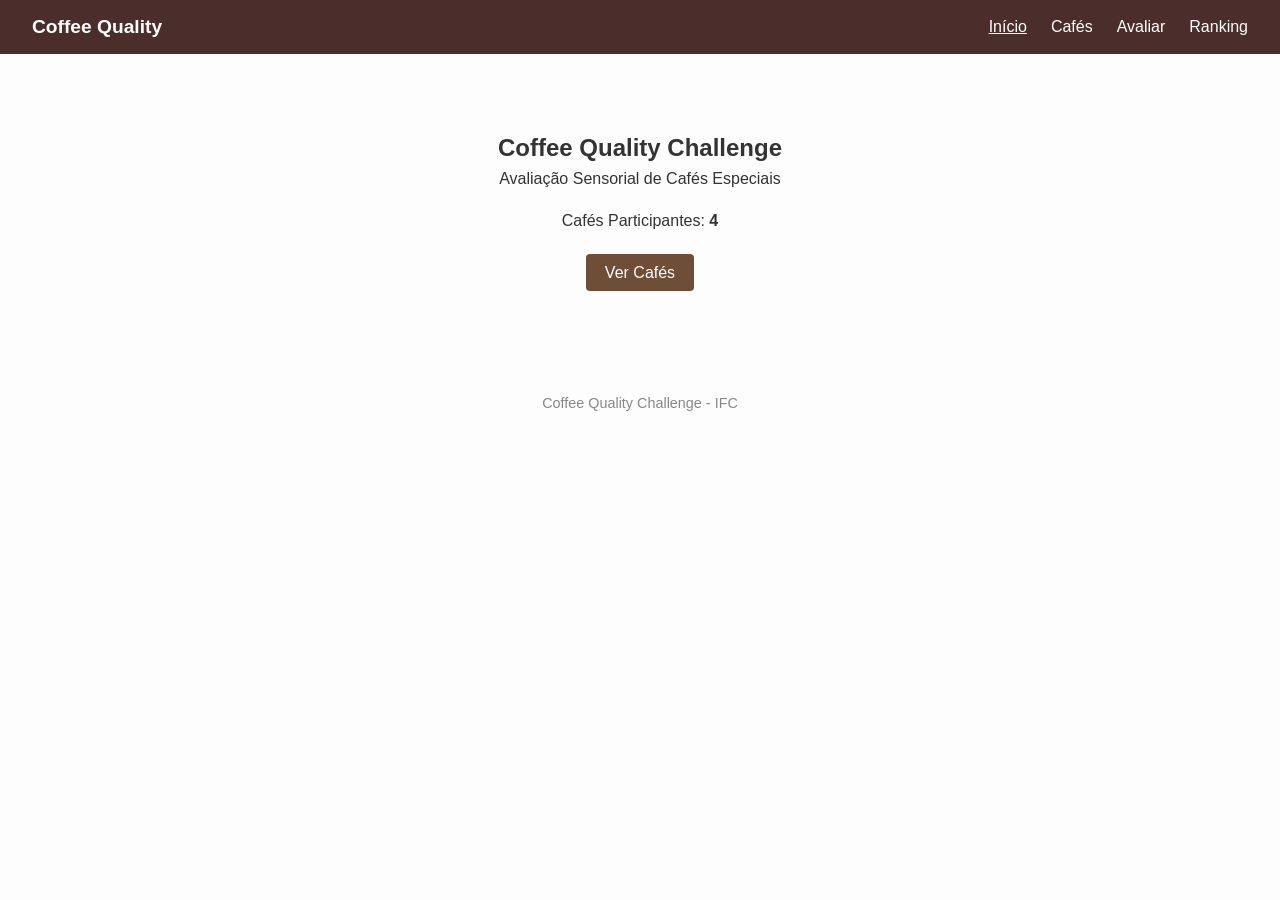
==== index.html @ 58183565 "first commit" ====
<!DOCTYPE html>
<html lang="pt-BR">
<head>
  <meta charset="UTF-8">
  <meta name="viewport" content="width=device-width, initial-scale=1.0">
  <title>Coffee Quality Challenge</title>
  <link rel="stylesheet" href="estilo.css">
</head>
<body>

  <header class="cabecalho">
    <nav class="barra-navegacao">
      <span class="logo">Coffee Quality</span>
      <ul class="links-navegacao">
        <li><a href="index.html" class="ativo">Início</a></li>
        <li><a href="cafes.html">Cafés</a></li>
        <li><a href="avaliar.html">Avaliar</a></li>
        <li><a href="ranking.html">Ranking</a></li>
      </ul>
    </nav>
  </header>

  <main>
    <section class="destaque">
      <h1>Coffee Quality Challenge</h1>
      <p class="subtitulo">Avaliação Sensorial de Cafés Especiais</p>
      <p>Cafés Participantes: <strong id="total-cafes">4</strong></p>
      <a href="cafes.html" class="botao">Ver Cafés</a>
    </section>
  </main>

  <footer class="rodape">
    <p>Coffee Quality Challenge - IFC</p>
  </footer>

  <script src="script.js"></script>
</body>
</html>
---- estilo.css ----
* {
  margin: 0;
  padding: 0;
  box-sizing: border-box;
}

body {
  font-family: Arial, Helvetica, sans-serif;
  color: #333;
  background-color: #fdfdfd;
}

a {
  text-decoration: none;
  color: inherit;
}

ul, ol {
  list-style: none;
}

.escondido {
  display: none;
}

.cabecalho {
  background-color: #4b2e2b;
  color: #fff;
  padding: 1rem 2rem;
}

.barra-navegacao {
  display: flex;
  justify-content: space-between;
  align-items: center;
  flex-wrap: wrap;
}

.logo {
  font-size: 1.2rem;
  font-weight: bold;
}

.links-navegacao {
  display: flex;
  gap: 1.5rem;
}

.links-navegacao a.ativo {
  text-decoration: underline;
}

main {
  max-width: 900px;
  margin: 0 auto;
  padding: 2rem 1rem;
  display: flex;
  flex-direction: column;
  align-items: center;
}

.titulo-pagina {
  margin-bottom: 1.5rem;
}

.destaque {
  text-align: center;
  padding: 3rem 1rem;
}

.destaque h1 {
  margin-bottom: 0.5rem;
}

.destaque .subtitulo {
  margin-bottom: 1.5rem;
}

.destaque p {
  margin-bottom: 1.5rem;
}

.botao {
  display: inline-block;
  background-color: #6f4e37;
  color: #fff;
  padding: 0.6rem 1.2rem;
  border: none;
  border-radius: 4px;
  cursor: pointer;
  font-size: 1rem;
}

.lista-cartoes {
  display: flex;
  flex-wrap: wrap;
  gap: 1rem;
}

.cartao {
  border: 1px solid #ddd;
  border-radius: 4px;
  padding: 1rem;
  width: 220px;
}

.cartao h2 {
  margin-bottom: 0.25rem;
}

.cartao p {
  margin-bottom: 1rem;
  color: #666;
}

.formulario-avaliacao {
  display: flex;
  flex-direction: column;
  gap: 1rem;
  max-width: 400px;
}

.grupo-formulario {
  display: flex;
  flex-direction: column;
  gap: 0.25rem;
}

.grupo-formulario input,
.grupo-formulario select {
  padding: 0.5rem;
  border: 1px solid #ccc;
  border-radius: 4px;
}

.mensagem {
  padding: 0.6rem;
  border-radius: 4px;
  background-color: #e6f4ea;
  color: #256029;
}

.lista-ranking {
  display: flex;
  flex-direction: column;
  gap: 0.75rem;
}

.item-ranking {
  display: flex;
  justify-content: space-between;
  border: 1px solid #ddd;
  border-radius: 4px;
  padding: 0.75rem 1rem;
}

.item-ranking.primeiro {
  border-color: #d4af37;
  background-color: #fdf6e3;
}

.rodape {
  text-align: center;
  padding: 1.5rem;
  color: #888;
  font-size: 0.9rem;
}
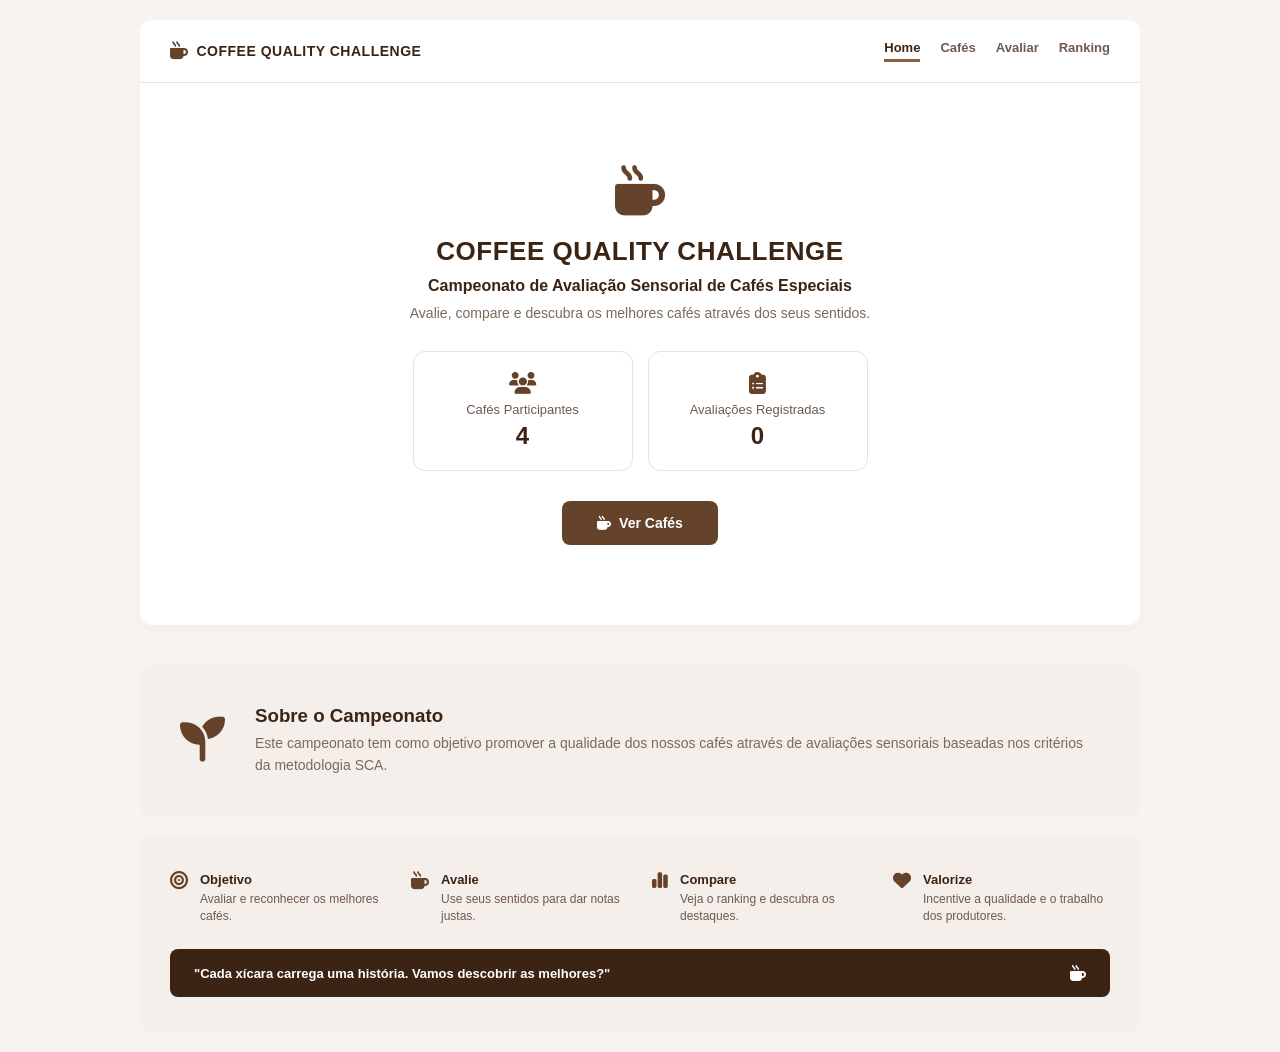
==== commit 01700c76: "alterações" ====
--- a/index.html
+++ b/index.html
@@ -1,38 +1,98 @@
 <!DOCTYPE html>
 <html lang="pt-BR">
 <head>
-  <meta charset="UTF-8">
-  <meta name="viewport" content="width=device-width, initial-scale=1.0">
-  <title>Coffee Quality Challenge</title>
-  <link rel="stylesheet" href="estilo.css">
+<meta charset="UTF-8">
+<meta name="viewport" content="width=device-width, initial-scale=1.0">
+<title>Coffee Quality Challenge - Home</title>
+<link rel="stylesheet" href="https://cdnjs.cloudflare.com/ajax/libs/font-awesome/6.4.2/css/all.min.css">
+<link rel="stylesheet" href="styles.css">
 </head>
 <body>
 
-  <header class="cabecalho">
-    <nav class="barra-navegacao">
-      <span class="logo">Coffee Quality</span>
-      <ul class="links-navegacao">
-        <li><a href="index.html" class="ativo">Início</a></li>
-        <li><a href="cafes.html">Cafés</a></li>
-        <li><a href="avaliar.html">Avaliar</a></li>
-        <li><a href="ranking.html">Ranking</a></li>
-      </ul>
-    </nav>
-  </header>
+<header>
+  <div class="logo"><i class="fa-solid fa-mug-hot"></i> COFFEE QUALITY CHALLENGE</div>
+  <nav>
+    <a href="index.html" class="active">Home</a>
+    <a href="cafes.html">Cafés</a>
+    <a href="avaliar.html">Avaliar</a>
+    <a href="ranking.html">Ranking</a>
+  </nav>
+</header>
 
-  <main>
-    <section class="destaque">
-      <h1>Coffee Quality Challenge</h1>
-      <p class="subtitulo">Avaliação Sensorial de Cafés Especiais</p>
-      <p>Cafés Participantes: <strong id="total-cafes">4</strong></p>
-      <a href="cafes.html" class="botao">Ver Cafés</a>
-    </section>
-  </main>
+<main class="page">
+  <div class="hero-section">
+    <div class="hero-icon"><i class="fa-solid fa-mug-hot"></i></div>
+    <h1>COFFEE QUALITY CHALLENGE</h1>
+    <p style="font-size:16px; margin-bottom: 10px; font-weight: 600;">Campeonato de Avaliação Sensorial de Cafés Especiais</p>
+    <p style="color:#7A6A5A; max-width:500px; margin:0 auto 30px; font-size: 14px;">
+      Avalie, compare e descubra os melhores cafés através dos seus sentidos.
+    </p>
 
-  <footer class="rodape">
-    <p>Coffee Quality Challenge - IFC</p>
-  </footer>
+    <div class="stats">
+      <div class="stat-box">
+        <div><i class="fa-solid fa-users"></i></div>
+        <p>Cafés Participantes</p>
+        <div class="numero">4</div>
+      </div>
+      <div class="stat-box">
+        <div><i class="fa-solid fa-clipboard-list"></i></div>
+        <p>Avaliações Registradas</p>
+        <div class="numero">0</div>
+      </div>
+    </div>
 
-  <script src="script.js"></script>
+    <a href="cafes.html" class="btn" style="display: inline-flex; width: auto; padding: 14px 35px;">
+      <i class="fa-solid fa-mug-hot"></i> Ver Cafés
+    </a>
+  </div>
+</main>
+
+<section class="about-section">
+  <div class="about-icon"><i class="fa-solid fa-seedling"></i></div>
+  <div>
+    <h3 style="margin-bottom: 5px;">Sobre o Campeonato</h3>
+    <p style="color:#7A6A5A; font-size: 14px; line-height:1.6;">
+      Este campeonato tem como objetivo promover a qualidade dos nossos cafés através de avaliações sensoriais baseadas nos critérios da metodologia SCA.
+    </p>
+  </div>
+</section>
+
+<footer>
+  <div class="footer-grid">
+    <div class="footer-item">
+      <div class="icone"><i class="fa-solid fa-bullseye"></i></div>
+      <div>
+        <h4>Objetivo</h4>
+        <p>Avaliar e reconhecer os melhores cafés.</p>
+      </div>
+    </div>
+    <div class="footer-item">
+      <div class="icone"><i class="fa-solid fa-mug-hot"></i></div>
+      <div>
+        <h4>Avalie</h4>
+        <p>Use seus sentidos para dar notas justas.</p>
+      </div>
+    </div>
+    <div class="footer-item">
+      <div class="icone"><i class="fa-solid fa-chart-simple"></i></div>
+      <div>
+        <h4>Compare</h4>
+        <p>Veja o ranking e descubra os destaques.</p>
+      </div>
+    </div>
+    <div class="footer-item">
+      <div class="icone"><i class="fa-solid fa-heart"></i></div>
+      <div>
+        <h4>Valorize</h4>
+        <p>Incentive a qualidade e o trabalho dos produtores.</p>
+      </div>
+    </div>
+  </div>
+  <div class="footer-quote">
+    <span>"Cada xícara carrega uma história. Vamos descobrir as melhores?"</span>
+    <i class="fa-solid fa-mug-hot"></i>
+  </div>
+</footer>
+
 </body>
 </html>
--- a/styles.css
+++ b/styles.css
@@ -0,0 +1,409 @@
+* {
+  box-sizing: border-box;
+  margin: 0;
+  padding: 0;
+  font-family: -apple-system, BlinkMacSystemFont, "Segoe UI", Roboto, Helvetica, Arial, sans-serif;
+}
+
+body {
+  background-color: #F7F4EF; 
+  color: #3C2415;            
+  padding: 20px;
+  display: flex;
+  flex-direction: column;
+  align-items: center;
+  min-height: 100vh;
+}
+
+header, main, section, footer {
+  width: 100%;
+  max-width: 1000px;
+  margin: 0 auto;
+}
+
+i {
+  color: #65432A; 
+}
+
+header {
+  background: #FFF;
+  padding: 20px 30px;
+  border-radius: 12px 12px 0 0;
+  display: flex;
+  justify-content: space-between;
+  align-items: center;
+  border-bottom: 1px solid #EAE3D8;
+}
+
+.logo {
+  font-size: 14px;
+  font-weight: 800;
+  color: #3C2415;
+  letter-spacing: 0.5px;
+  display: flex;
+  align-items: center;
+  gap: 8px;
+}
+
+.logo i {
+  font-size: 18px;
+}
+
+nav {
+  display: flex;
+  gap: 20px;
+}
+
+nav a {
+  text-decoration: none;
+  color: #6E5A4F;
+  font-size: 13px;
+  font-weight: 600;
+  padding-bottom: 4px;
+  transition: color 0.2s;
+}
+
+nav a:hover, nav a.active {
+  color: #3C2415;
+  border-bottom: 3px solid #8B5E3C; 
+}
+
+.page {
+  background: #FFF;
+  padding: 40px;
+  border-radius: 0 0 12px 12px;
+  margin-bottom: 20px;
+  box-shadow: 0 4px 12px rgba(60, 36, 21, 0.03);
+}
+
+.hero-section {
+  text-align: center;
+  padding: 40px 0;
+}
+
+.hero-icon {
+  font-size: 50px;
+  color: #65432A;
+  margin-bottom: 15px;
+}
+
+h1 {
+  font-size: 26px;
+  font-weight: 800;
+  color: #3C2415;
+  letter-spacing: 0.5px;
+  margin-bottom: 10px;
+}
+
+h2 {
+  font-size: 20px;
+  font-weight: 700;
+  color: #3C2415;
+  margin-bottom: 25px;
+  display: flex;
+  align-items: center;
+  gap: 10px;
+}
+
+.card {
+  background: #FFF;
+  border: 1px solid #EAE3D8;
+  border-radius: 12px;
+  padding: 24px;
+  margin-bottom: 15px;
+}
+
+label {
+  display: block;
+  font-size: 13px;
+  font-weight: 700;
+  color: #3C2415;
+  margin-bottom: 6px;
+}
+
+input[type="text"], select {
+  width: 100%;
+  padding: 12px;
+  border: 1px solid #EAE3D8;
+  background: #FFF;
+  border-radius: 8px;
+  font-size: 14px;
+  color: #3C2415;
+  margin-bottom: 15px;
+}
+
+.row2 {
+  display: grid;
+  grid-template-columns: 1fr 1fr;
+  gap: 15px;
+}
+
+.btn {
+  display: flex;
+  align-items: center;
+  justify-content: center;
+  gap: 8px;
+  background: #65432A; 
+  color: #FFF;
+  border: none;
+  padding: 14px;
+  border-radius: 8px;
+  font-size: 14px;
+  font-weight: 700;
+  cursor: pointer;
+  text-align: center;
+  text-decoration: none;
+  width: 100%;
+}
+
+.btn i {
+  color: #FFF;
+}
+
+.btn:hover {
+  background: #523520;
+}
+
+.btn-outline {
+  border: 1px solid #EAE3D8;
+  color: #65432A;
+  background: #FFF;
+  padding: 8px 20px;
+  border-radius: 8px;
+  font-size: 13px;
+  font-weight: 700;
+  text-decoration: none;
+}
+
+.btn-outline:hover {
+  background: #FDFBF9;
+  border-color: #65432A;
+}
+
+.media-box {
+  background: #F4EFEA;
+  border-radius: 8px;
+  padding: 10px 15px;
+  display: flex;
+  justify-content: space-between;
+  align-items: center;
+  height: 45px;
+}
+
+.stats {
+  display: flex;
+  gap: 15px;
+  justify-content: center;
+  margin: 30px 0;
+}
+
+.stat-box {
+  background: #FFF;
+  border: 1px solid #EAE3D8;
+  border-radius: 12px;
+  padding: 20px;
+  flex: 1;
+  max-width: 220px;
+  text-align: center;
+}
+
+.stat-box i {
+  font-size: 22px;
+  margin-bottom: 8px;
+}
+
+.stat-box p {
+  font-size: 13px;
+  color: #6E5A4F;
+  margin-bottom: 5px;
+}
+
+.stat-box .numero, .media-box .numero {
+  font-size: 24px;
+  font-weight: 800;
+}
+
+.cafe-item {
+  display: flex;
+  justify-content: space-between;
+  align-items: center;
+}
+
+.cafe-item .info {
+  display: flex;
+  align-items: center;
+  gap: 15px;
+}
+
+.bean-box {
+  background: #F4EFEA;
+  width: 45px;
+  height: 45px;
+  display: flex;
+  align-items: center;
+  justify-content: center;
+  border-radius: 8px;
+}
+
+.bean-box i {
+  font-size: 18px;
+}
+
+section.about-section {
+  background: #F4EFEA;
+  border-radius: 12px;
+  padding: 40px;
+  display: flex;
+  gap: 30px;
+  align-items: center;
+  margin-top: 20px;
+}
+
+.about-icon {
+  font-size: 45px;
+  color: #65432A;
+}
+
+.ranking-layout {
+  display: grid;
+  grid-template-columns: 1.7fr 1.3fr;
+  gap: 20px;
+  background: transparent;
+  padding: 0;
+}
+
+.ranking-section, .metodologia-section {
+  background: #FFF;
+  padding: 30px;
+  border-radius: 12px;
+}
+
+.ranking-item {
+  display: flex;
+  justify-content: space-between;
+  align-items: center;
+  border-bottom: 1px solid #F4EFEA;
+  padding: 16px 0;
+}
+
+.ranking-item:last-child {
+  border-bottom: none;
+}
+
+.posicao-info {
+  display: flex;
+  align-items: center;
+  gap: 12px;
+}
+
+.podio-medalha {
+  font-size: 18px;
+  width: 30px;
+  text-align: center;
+}
+
+.podio-medalha .fa-medal.ouro { color: #D4AF37; }
+.podio-medalha .fa-medal.prata { color: #AAA9AD; }
+.podio-medalha .fa-medal.bronze { color: #CD7F32; }
+
+.posicao-numero {
+  font-weight: 800;
+  width: 20px;
+  color: #6E5A4F;
+}
+
+.media-ranking {
+  font-weight: 800;
+  font-size: 16px;
+}
+
+.metodologia-card {
+  background: #F9F6F2;
+  border: none;
+  padding: 20px;
+  border-radius: 8px;
+}
+
+.metodologia-header {
+  display: flex;
+  align-items: center;
+  gap: 10px;
+  margin-bottom: 15px;
+}
+
+.metodologia-card ul {
+  list-style: none;
+  padding-left: 5px;
+  margin: 15px 0;
+}
+
+.metodologia-card ul li {
+  margin-bottom: 8px;
+  font-size: 14px;
+  color: #6E5A4F;
+}
+
+.metodologia-card ul li::before {
+  content: "• ";
+  color: #8B5E3C;
+  font-weight: bold;
+  margin-right: 5px;
+}
+
+footer {
+  background: #F4EFEA;
+  padding: 35px 30px;
+  border-radius: 0 0 12px 12px;
+  margin-top: 20px;
+}
+
+.footer-grid {
+  display: grid;
+  grid-template-columns: repeat(auto-fit, minmax(200px, 1fr));
+  gap: 24px;
+  margin-bottom: 25px;
+}
+
+.footer-item {
+  display: flex;
+  gap: 12px;
+}
+
+.footer-item .icone i {
+  font-size: 18px;
+}
+
+.footer-item h4 {
+  font-size: 13px;
+  margin-bottom: 4px;
+}
+
+.footer-item p {
+  font-size: 12px;
+  color: #6E5A4F;
+  line-height: 1.4;
+}
+
+.footer-quote {
+  background: #3C2415; 
+  color: #FFF;
+  padding: 16px 24px;
+  border-radius: 8px;
+  display: flex;
+  justify-content: space-between;
+  align-items: center;
+  font-size: 13px;
+  font-weight: 600;
+}
+
+.footer-quote i {
+  color: #FFF;
+  font-size: 16px;
+}
+
+@media (max-width: 768px) {
+  .ranking-layout { grid-template-columns: 1fr; }
+  .row2 { grid-template-columns: 1fr; gap: 0; }
+  .stats { flex-direction: column; align-items: center; }
+  .stat-box { width: 100%; max-width: none; }
+}
